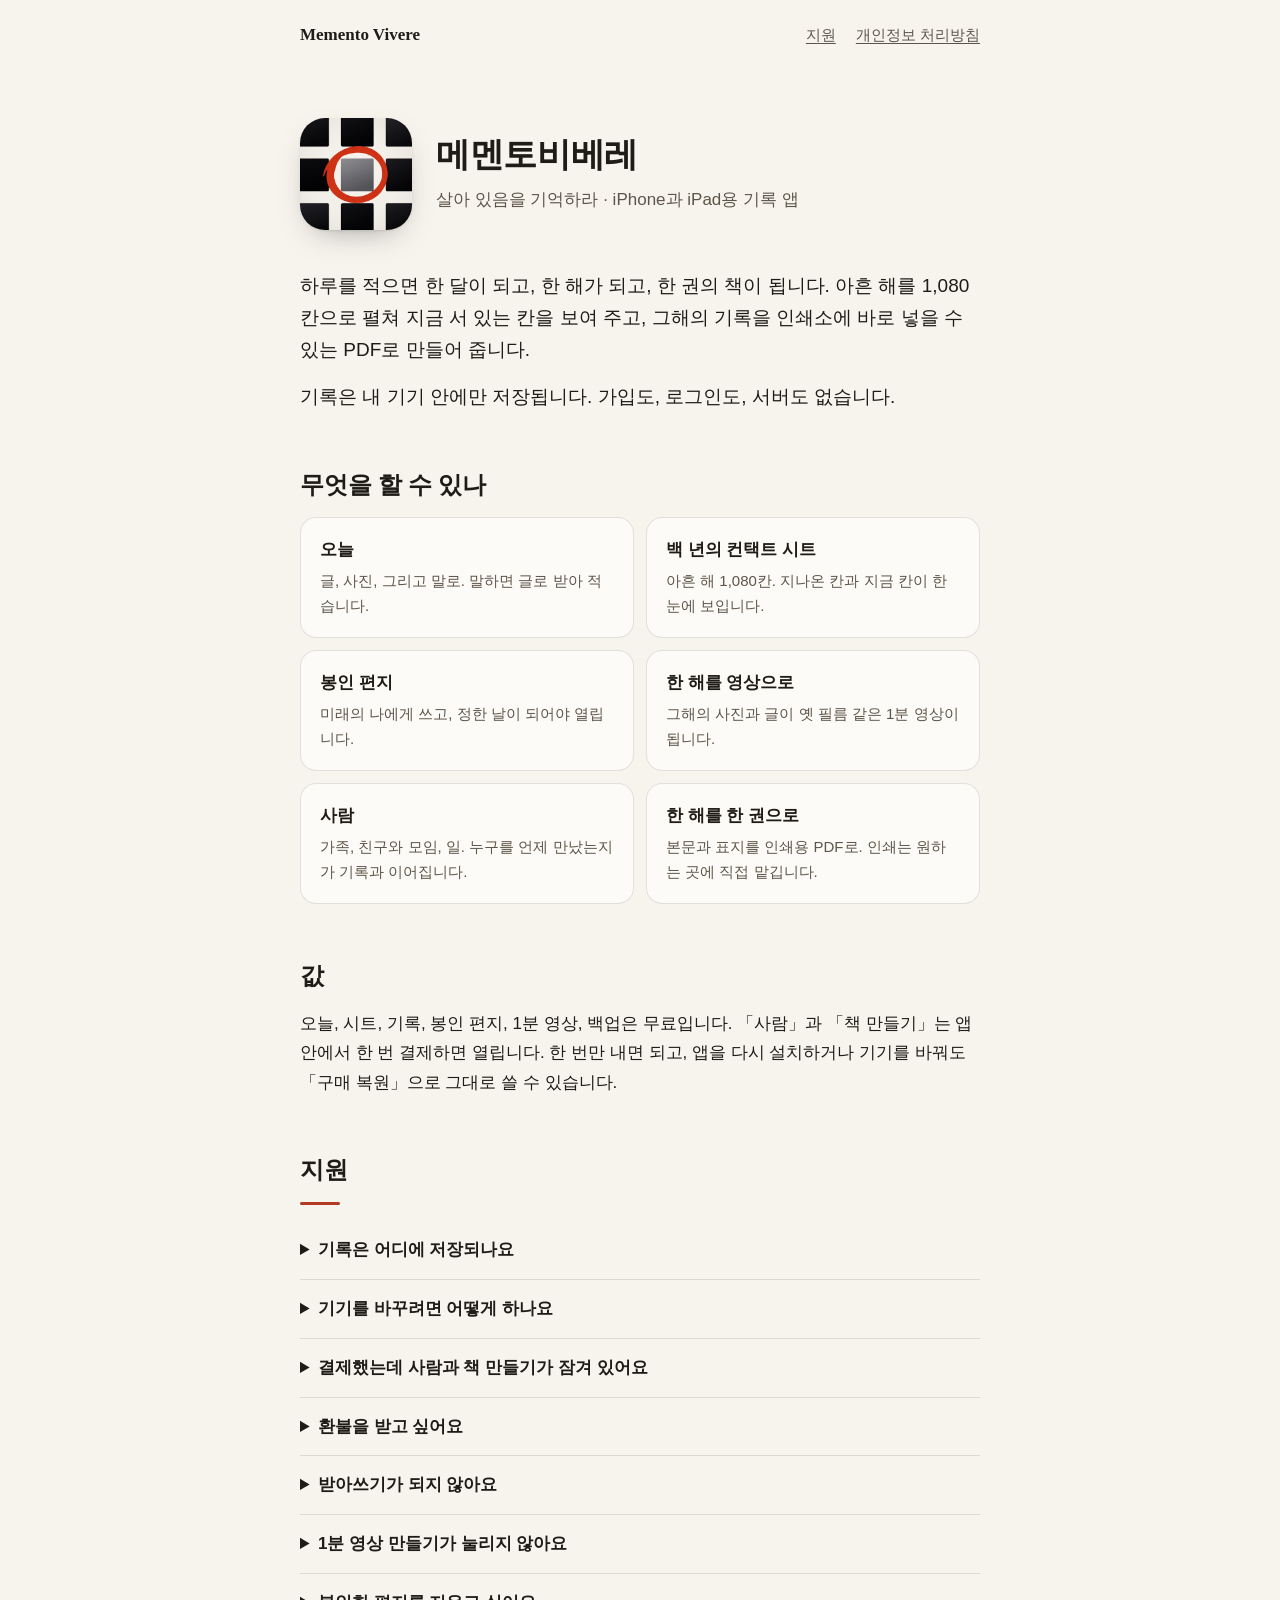
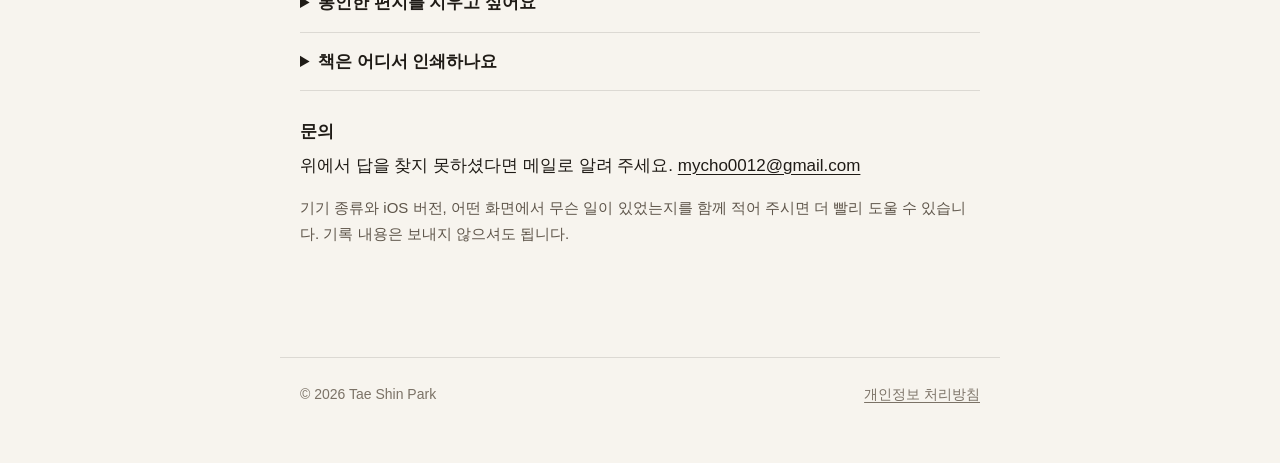
==== index.html @ f9a89fa9 "메멘토비베레 — 소개 · 지원 · 개인정보 처리방침 Co-Authored-By: Claude Fable 5.2 <noreply@anthropic.com>" ====
<!doctype html>
<html lang="ko">
<head>
<meta charset="utf-8">
<meta name="viewport" content="width=device-width, initial-scale=1">
<title>메멘토비베레 — 소개와 지원</title>
<meta name="description" content="하루를 적으면 한 해가 한 권이 됩니다. 서버 없이 내 아이폰 안에만 기록하는 앱, 메멘토비베레의 소개와 지원 안내.">
<link rel="icon" href="icon.png">
<link rel="stylesheet" href="style.css">
</head>
<body>
<nav><a class="mark" href="./">Memento Vivere</a><div><a href="#support">지원</a><a href="privacy.html">개인정보 처리방침</a></div></nav>
<main>
  <header class="hero">
    <img src="icon.png" alt="메멘토비베레 앱 아이콘 — 필름 칸 가운데 하나에 붉은 동그라미">
    <div>
      <h1>메멘토비베레</h1>
      <p>살아 있음을 기억하라 · iPhone과 iPad용 기록 앱</p>
    </div>
  </header>

  <p class="lead">하루를 적으면 한 달이 되고, 한 해가 되고, 한 권의 책이 됩니다. 아흔 해를 1,080칸으로 펼쳐 지금 서 있는 칸을 보여 주고, 그해의 기록을 인쇄소에 바로 넣을 수 있는 PDF로 만들어 줍니다.</p>
  <p class="lead">기록은 내 기기 안에만 저장됩니다. 가입도, 로그인도, 서버도 없습니다.</p>

  <h2>무엇을 할 수 있나</h2>
  <div class="grid">
    <div class="card"><h3>오늘</h3><p>글, 사진, 그리고 말로. 말하면 글로 받아 적습니다.</p></div>
    <div class="card"><h3>백 년의 컨택트 시트</h3><p>아흔 해 1,080칸. 지나온 칸과 지금 칸이 한눈에 보입니다.</p></div>
    <div class="card"><h3>봉인 편지</h3><p>미래의 나에게 쓰고, 정한 날이 되어야 열립니다.</p></div>
    <div class="card"><h3>한 해를 영상으로</h3><p>그해의 사진과 글이 옛 필름 같은 1분 영상이 됩니다.</p></div>
    <div class="card"><h3>사람</h3><p>가족, 친구와 모임, 일. 누구를 언제 만났는지가 기록과 이어집니다.</p></div>
    <div class="card"><h3>한 해를 한 권으로</h3><p>본문과 표지를 인쇄용 PDF로. 인쇄는 원하는 곳에 직접 맡깁니다.</p></div>
  </div>

  <h2>값</h2>
  <p>오늘, 시트, 기록, 봉인 편지, 1분 영상, 백업은 무료입니다. 「사람」과 「책 만들기」는 앱 안에서 한 번 결제하면 열립니다. 한 번만 내면 되고, 앱을 다시 설치하거나 기기를 바꿔도 「구매 복원」으로 그대로 쓸 수 있습니다.</p>

  <h2 id="support">지원</h2>
  <div class="rule"></div>
  <details><summary>기록은 어디에 저장되나요</summary><p>여러분의 기기 안에만 저장됩니다. 운영자에게도, 다른 어떤 서버에도 보내지 않습니다. 그래서 앱을 지우거나 기기를 잃으면 기록도 함께 사라집니다. 아래의 백업을 꼭 해 두세요.</p></details>
  <details><summary>기기를 바꾸려면 어떻게 하나요</summary><p>옛 기기의 편지 탭이나 책 탭 오른쪽 위 「백업」에서 「백업 내보내기」로 파일을 만들어 iCloud Drive나 외장 저장장치에 둡니다. 새 기기에 앱을 설치한 뒤 같은 화면의 「백업 가져오기」로 그 파일을 고르면 됩니다.</p></details>
  <details><summary>결제했는데 사람과 책 만들기가 잠겨 있어요</summary><p>사람 탭이나 책 탭의 「전체 기능 열기」 카드 아래에 있는 「이미 샀다면 · 구매 복원」을 눌러 주세요. 결제할 때 쓴 Apple 계정으로 로그인돼 있어야 합니다.</p></details>
  <details><summary>환불을 받고 싶어요</summary><p>결제와 환불은 Apple이 처리합니다. <a href="https://reportaproblem.apple.com">reportaproblem.apple.com</a>에서 해당 구매를 골라 환불을 요청하실 수 있습니다.</p></details>
  <details><summary>받아쓰기가 되지 않아요</summary><p>받아쓰기는 음성을 기기 밖으로 보내지 않고 기기 안에서만 처리합니다. 그래서 기기 내 한국어 음성 인식을 지원하는 기기에서만 됩니다. 지원하는 기기라면 설정 › 메멘토비베레에서 마이크와 음성 인식이 허용돼 있는지 확인해 주세요.</p></details>
  <details><summary>1분 영상 만들기가 눌리지 않아요</summary><p>1분 영상은 iOS 16.4 이상에서 만들 수 있습니다. 명함 읽기는 iOS 16 이상에서 됩니다.</p></details>
  <details><summary>봉인한 편지를 지우고 싶어요</summary><p>편지 탭의 「편지 관리」를 누르면 Face ID나 기기 암호로 본인 확인을 한 뒤 편지마다 「지우기」가 나타납니다. 지운 편지는 되돌릴 수 없습니다.</p></details>
  <details><summary>책은 어디서 인쇄하나요</summary><p>앱은 인쇄용 PDF(본문과 표지)를 만들어 드립니다. 인쇄와 배송은 앱이 하지 않으니, 만든 파일을 원하는 인쇄소나 자가출판 서비스에 직접 맡겨 주세요.</p></details>

  <h3>문의</h3>
  <p>위에서 답을 찾지 못하셨다면 메일로 알려 주세요. <a href="mailto:mycho0012@gmail.com">mycho0012@gmail.com</a></p>
  <p class="note">기기 종류와 iOS 버전, 어떤 화면에서 무슨 일이 있었는지를 함께 적어 주시면 더 빨리 도울 수 있습니다. 기록 내용은 보내지 않으셔도 됩니다.</p>
</main>
<footer><span>© 2026 Tae Shin Park</span><span><a href="privacy.html">개인정보 처리방침</a></span></footer>
</body>
</html>
---- style.css ----
/* 메멘토비베레 — 소개 · 지원 · 개인정보 처리방침. 바깥 글꼴·스크립트·추적 없음(이 사이트도 아무것도 모으지 않는다) */
:root { --bg: #f7f4ee; --card: #fdfbf7; --line: rgba(31, 27, 22, .12); --t1: #1f1b16; --t2: #5e554a; --t3: #7b7266; --accent: #b23a26;
  --serif: 'Noto Serif KR', 'AppleMyungjo', 'Nanum Myeongjo', 'Batang', serif; --sans: -apple-system, 'Apple SD Gothic Neo', 'Noto Sans KR', 'Malgun Gothic', sans-serif; }
@media (prefers-color-scheme: dark) { :root { --bg: #161513; --card: #1c1a18; --line: rgba(239, 233, 222, .12); --t1: #efe9de; --t2: #aaa398; --t3: #8a847a; --accent: #e0694f; } }
* { box-sizing: border-box; }
html { -webkit-text-size-adjust: 100%; }
body { margin: 0; background: var(--bg); color: var(--t1); font: 17px/1.75 var(--sans); }
main { max-width: 720px; margin: 0 auto; padding: 0 20px 96px; }
a { color: inherit; text-underline-offset: 3px; }
nav { max-width: 720px; margin: 0 auto; padding: 20px; display: flex; justify-content: space-between; align-items: center; gap: 16px; font-size: 15px; }
nav .mark { font-family: var(--serif); font-weight: 600; font-size: 17px; text-decoration: none; }
nav div { display: flex; gap: 20px; color: var(--t2); }
header.hero { padding: 48px 0 40px; display: grid; grid-template-columns: 112px 1fr; gap: 24px; align-items: center; }
header.hero img { width: 112px; height: 112px; border-radius: 25px; box-shadow: 0 1px 2px rgba(0, 0, 0, .08), 0 12px 32px -16px rgba(31, 27, 22, .5); }
h1 { margin: 0; font: 600 34px/1.3 var(--serif); letter-spacing: -.01em; }
header.hero p { margin: 8px 0 0; color: var(--t2); }
h2 { margin: 56px 0 16px; font: 600 24px/1.35 var(--serif); }
h3 { margin: 28px 0 6px; font: 600 17px/1.5 var(--sans); }
p { margin: 0 0 14px; }
.lead { font-size: 19px; line-height: 1.7; }
ul { margin: 0 0 14px; padding-left: 20px; } li { margin: 4px 0; }
.card { background: var(--card); border-radius: 16px; box-shadow: inset 0 0 0 1px var(--line); padding: 20px; }
.grid { display: grid; grid-template-columns: 1fr 1fr; gap: 12px; } .grid .card h3 { margin-top: 0; } .grid .card p { margin: 0; color: var(--t2); font-size: 15px; line-height: 1.65; }
.note { color: var(--t2); font-size: 15px; }
table { width: 100%; border-collapse: collapse; margin: 8px 0 16px; font-size: 15px; line-height: 1.6; }
th, td { text-align: left; vertical-align: top; padding: 10px 12px 10px 0; border-bottom: 1px solid var(--line); } th { color: var(--t2); font-weight: 400; }
details { border-bottom: 1px solid var(--line); padding: 14px 0; } summary { cursor: pointer; font-weight: 600; } details p { margin: 10px 0 0; color: var(--t2); }
.rule { width: 40px; height: 3px; background: var(--accent); border-radius: 2px; margin: 0 0 16px; }
footer { max-width: 720px; margin: 0 auto; padding: 24px 20px 56px; color: var(--t3); font-size: 14px; border-top: 1px solid var(--line); display: flex; justify-content: space-between; gap: 16px; flex-wrap: wrap; }
@media (max-width: 560px) { header.hero { grid-template-columns: 1fr; gap: 16px; padding-top: 24px; } header.hero img { width: 88px; height: 88px; border-radius: 20px; } h1 { font-size: 28px; } .grid { grid-template-columns: 1fr; } nav div { gap: 14px; } }
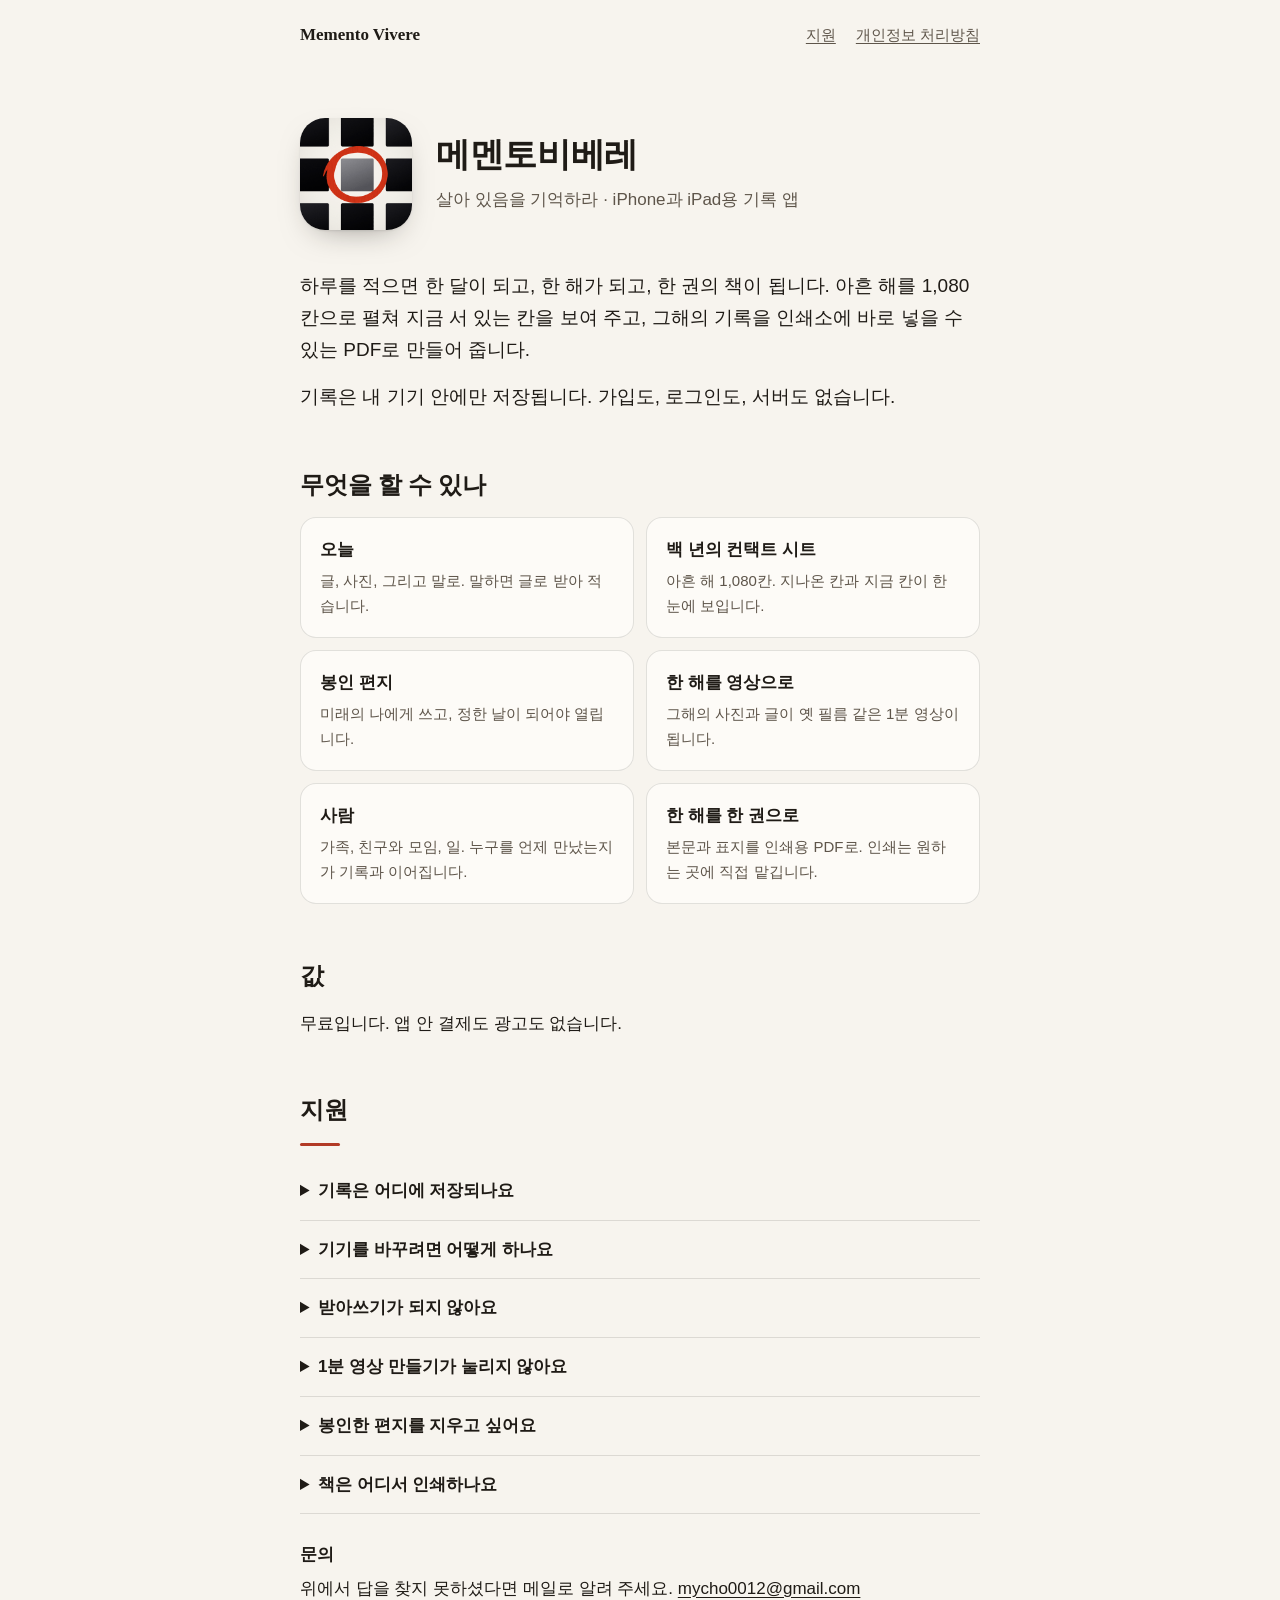
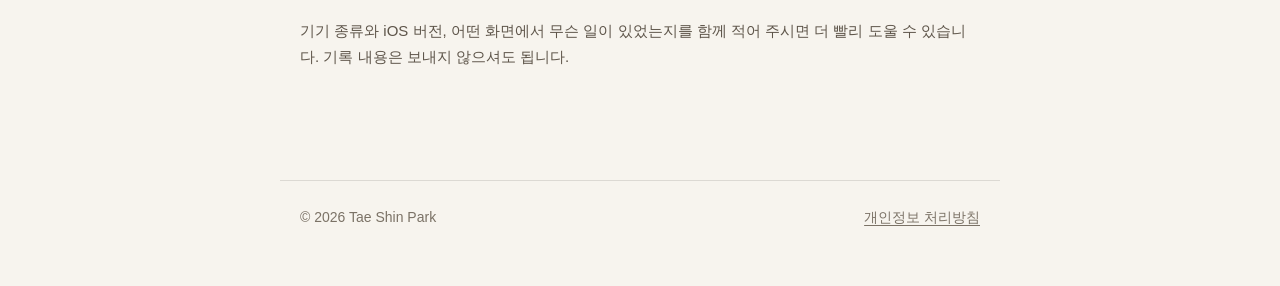
==== commit d61f1bee: "무료 앱으로 — 값 안내와 결제 관련 질문을 고침 Co-Authored-By: Claude Fable 5.2 <noreply@anthropic.com>" ====
--- a/index.html
+++ b/index.html
@@ -33,14 +33,12 @@
   </div>
 
   <h2>값</h2>
-  <p>오늘, 시트, 기록, 봉인 편지, 1분 영상, 백업은 무료입니다. 「사람」과 「책 만들기」는 앱 안에서 한 번 결제하면 열립니다. 한 번만 내면 되고, 앱을 다시 설치하거나 기기를 바꿔도 「구매 복원」으로 그대로 쓸 수 있습니다.</p>
+  <p>무료입니다. 앱 안 결제도 광고도 없습니다.</p>
 
   <h2 id="support">지원</h2>
   <div class="rule"></div>
   <details><summary>기록은 어디에 저장되나요</summary><p>여러분의 기기 안에만 저장됩니다. 운영자에게도, 다른 어떤 서버에도 보내지 않습니다. 그래서 앱을 지우거나 기기를 잃으면 기록도 함께 사라집니다. 아래의 백업을 꼭 해 두세요.</p></details>
   <details><summary>기기를 바꾸려면 어떻게 하나요</summary><p>옛 기기의 편지 탭이나 책 탭 오른쪽 위 「백업」에서 「백업 내보내기」로 파일을 만들어 iCloud Drive나 외장 저장장치에 둡니다. 새 기기에 앱을 설치한 뒤 같은 화면의 「백업 가져오기」로 그 파일을 고르면 됩니다.</p></details>
-  <details><summary>결제했는데 사람과 책 만들기가 잠겨 있어요</summary><p>사람 탭이나 책 탭의 「전체 기능 열기」 카드 아래에 있는 「이미 샀다면 · 구매 복원」을 눌러 주세요. 결제할 때 쓴 Apple 계정으로 로그인돼 있어야 합니다.</p></details>
-  <details><summary>환불을 받고 싶어요</summary><p>결제와 환불은 Apple이 처리합니다. <a href="https://reportaproblem.apple.com">reportaproblem.apple.com</a>에서 해당 구매를 골라 환불을 요청하실 수 있습니다.</p></details>
   <details><summary>받아쓰기가 되지 않아요</summary><p>받아쓰기는 음성을 기기 밖으로 보내지 않고 기기 안에서만 처리합니다. 그래서 기기 내 한국어 음성 인식을 지원하는 기기에서만 됩니다. 지원하는 기기라면 설정 › 메멘토비베레에서 마이크와 음성 인식이 허용돼 있는지 확인해 주세요.</p></details>
   <details><summary>1분 영상 만들기가 눌리지 않아요</summary><p>1분 영상은 iOS 16.4 이상에서 만들 수 있습니다. 명함 읽기는 iOS 16 이상에서 됩니다.</p></details>
   <details><summary>봉인한 편지를 지우고 싶어요</summary><p>편지 탭의 「편지 관리」를 누르면 Face ID나 기기 암호로 본인 확인을 한 뒤 편지마다 「지우기」가 나타납니다. 지운 편지는 되돌릴 수 없습니다.</p></details>
